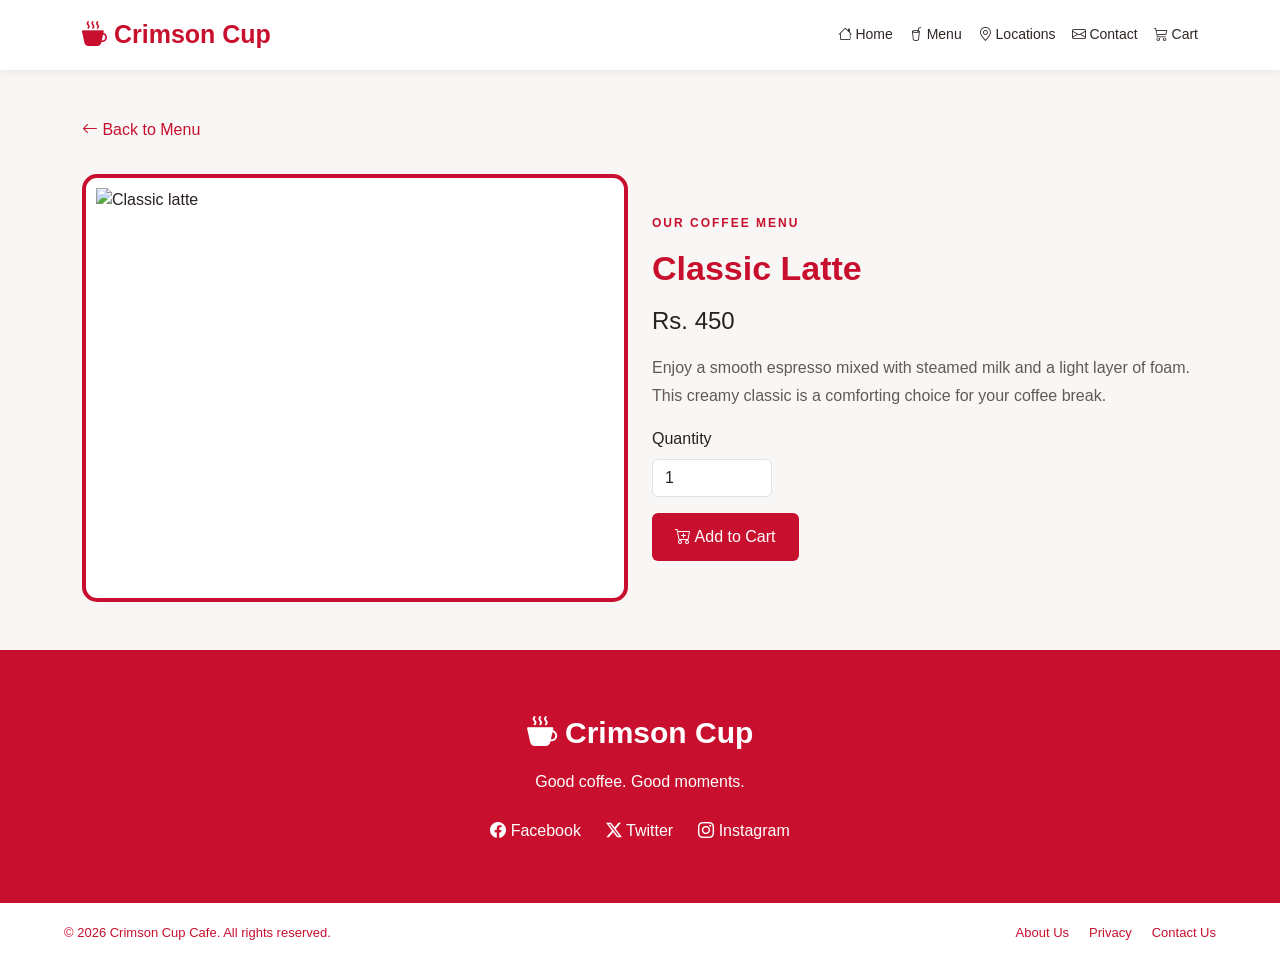
==== midterm/product.html @ 2465aabc "midterm: baseline copy" ====
<!doctype html>
<html lang="en">
  <head>
    <meta charset="UTF-8" />
    <meta name="viewport" content="width=device-width, initial-scale=1.0" />
    <title>Classic Latte | Crimson Cup</title>

    <link
      href="https://cdn.jsdelivr.net/npm/bootstrap@5.3.3/dist/css/bootstrap.min.css"
      rel="stylesheet"
    />
    <link
      rel="stylesheet"
      href="https://cdn.jsdelivr.net/npm/bootstrap-icons@1.11.3/font/bootstrap-icons.min.css"
    />
    <link rel="stylesheet" href="style.css" />
  </head>
  <body>
    <!-- HEADER -->
    <nav class="navbar bg-white">
      <div class="container header">
        <a href="index.html" class="logo">
          <i class="bi bi-cup-hot-fill"></i> Crimson Cup
        </a>

        <div class="nav-links">
          <a href="index.html"><i class="bi bi-house"></i> Home</a>
          <a href="index.html#menu"><i class="bi bi-cup-straw"></i> Menu</a>
          <a href="#footer"><i class="bi bi-geo-alt"></i> Locations</a>
          <a href="#footer"><i class="bi bi-envelope"></i> Contact</a>
          <a href="index.html#menu"><i class="bi bi-cart3"></i> Cart</a>
        </div>
      </div>
    </nav>

    <!-- PRODUCT DETAILS -->
    <main class="container py-5">
      <a href="index.html#menu" class="back-link">
        <i class="bi bi-arrow-left"></i> Back to Menu
      </a>

      <div class="row align-items-center g-4 mt-2">
        <div class="col-12 col-md-6">
          <div class="detail-image-box">
            <img
              src="https://images.unsplash.com/photo-1570968915860-54d5c301fa9f?auto=format&fit=crop&w=900&q=85"
              alt="Classic latte"
              class="detail-image"
            />
          </div>
        </div>

        <div class="col-12 col-md-6">
          <p class="small-heading">OUR COFFEE MENU</p>

          <h1 class="detail-title">Classic Latte</h1>

          <h2 class="detail-price">Rs. 450</h2>

          <p class="detail-description">
            Enjoy a smooth espresso mixed with steamed milk and a light layer of
            foam. This creamy classic is a comforting choice for your coffee
            break.
          </p>

          <label for="quantity" class="form-label">Quantity</label>

          <input
            type="number"
            id="quantity"
            class="form-control quantity-input"
            value="1"
            min="1"
          />

          <button type="button" class="btn detail-button mt-3">
            <i class="bi bi-cart-plus"></i> Add to Cart
          </button>
        </div>
      </div>
    </main>

    <!-- FOOTER -->
    <footer id="footer">
      <div class="footer-main text-center">
        <a href="index.html" class="footer-logo">
          <i class="bi bi-cup-hot-fill"></i> Crimson Cup
        </a>

        <p>Good coffee. Good moments.</p>

        <div class="social-links">
          <a href="#"><i class="bi bi-facebook"></i> Facebook</a>
          <a href="#"><i class="bi bi-twitter-x"></i> Twitter</a>
          <a href="#"><i class="bi bi-instagram"></i> Instagram</a>
        </div>
      </div>

      <div class="footer-bottom">
        <p>© 2026 Crimson Cup Cafe. All rights reserved.</p>

        <div>
          <a href="#footer">About Us</a>
          <a href="#footer">Privacy</a>
          <a href="#footer">Contact Us</a>
        </div>
      </div>
    </footer>
  </body>
</html>
---- midterm/style.css ----
/* GENERAL */
body {
  margin: 0;
  background: #f8f7f5;
  color: #29211f;
  font-family: Arial, sans-serif;
}

a {
  text-decoration: none;
}

/* HEADER */
.navbar {
  padding: 16px 0;
  box-shadow: 0 2px 8px #00000010;
}

.header {
  display: flex;
  justify-content: space-between;
  align-items: center;
  gap: 15px;
}

.logo {
  color: #c8102e;
  font-size: 25px;
  font-weight: bold;
  white-space: nowrap;
}

.nav-links {
  display: flex;
  flex-wrap: wrap;
  gap: 16px;
}

.nav-links a {
  color: #302725;
  font-size: 14px;
}

.nav-links a:hover {
  color: #c8102e;
}

/* HERO SECTION */
.hero {
  min-height: 480px;
  display: flex;
  align-items: center;
  background-color: white;
  background-image: url("hero-coffee.png");
  background-size: cover;
  background-position: center;
  background-repeat: no-repeat;
}

.hero-content {
  padding-top: 65px;
  padding-bottom: 65px;
}

.small-heading {
  color: #c8102e;
  font-size: 12px;
  font-weight: bold;
  letter-spacing: 2px;
}

.hero h1 {
  font-size: 46px;
  font-weight: bold;
  line-height: 1.25;
}

.hero h1 span {
  color: #c8102e;
}

.hero-text {
  max-width: 430px;
  line-height: 1.8;
  color: #625956;
  margin: 20px 0;
}

/* HERO BUTTONS */
.red-button {
  background: #c8102e;
  color: white;
  padding: 12px 20px;
  margin-right: 8px;
}

.red-button:hover {
  background: #a50d25;
  color: white;
}

.white-button {
  background: white;
  color: #c8102e;
  border: 1px solid #c8102e;
  padding: 12px 20px;
}

.white-button:hover {
  background: #c8102e;
  color: white;
}

/* INTRODUCTION */
.intro {
  padding: 40px 0 20px;
}

.intro h2,
.section-heading h2 {
  font-size: 30px;
  font-weight: bold;
}

.intro p:last-child,
.section-heading p {
  color: #625956;
}

/* PRODUCT SECTIONS */
.product-section {
  padding-top: 25px;
  padding-bottom: 60px;
}

.section-heading {
  margin-bottom: 25px;
}

.cold-section {
  margin-top: 55px;
  padding-top: 30px;
  border-top: 2px solid #eadde0;
}

/* PRODUCT CARDS */
.product-card {
  height: 100%;
  display: flex;
  flex-direction: column;
  overflow: hidden;
  background: #c8102e;
  color: white;
  border: 4px solid #c8102e;
  border-radius: 14px;
}

.product-image {
  width: 100%;
  height: 220px;
  object-fit: cover;
  display: block;
  background: white;
}

.product-info {
  padding: 14px 10px 10px;
  display: flex;
  flex-direction: column;
  flex-grow: 1;
}

.product-info h3 {
  font-size: 17px;
  font-weight: bold;
}

.product-info h3 a {
  color: white;
}

.product-info h3 a:hover {
  text-decoration: underline;
}

.product-info p {
  font-size: 13px;
  line-height: 1.5;
}

.product-info strong {
  margin-top: auto;
  margin-bottom: 12px;
}

/* ADD TO CART BUTTON */
.add-button {
  width: 100%;
  background: white;
  color: #c8102e;
  border: 1px solid white;
  border-radius: 8px;
  padding: 9px;
  font-weight: bold;
}

.add-button:hover {
  background: #f1e8e9;
  color: #a50d25;
}

/* PRODUCT DETAIL PAGE */
.back-link {
  color: #c8102e;
}

.detail-image-box {
  background: white;
  border: 4px solid #c8102e;
  border-radius: 15px;
  padding: 10px;
}

.detail-image {
  width: 100%;
  height: 400px;
  object-fit: cover;
  display: block;
}

.detail-title {
  color: #c8102e;
  font-size: 34px;
  font-weight: bold;
}

.detail-price {
  font-size: 24px;
  margin: 18px 0;
}

.detail-description {
  color: #625956;
  line-height: 1.8;
}

.quantity-input {
  max-width: 120px;
}

.detail-button {
  background: #c8102e;
  color: white;
  padding: 11px 22px;
}

.detail-button:hover {
  background: #a50d25;
  color: white;
}

/* FOOTER */
.footer-main {
  background: #c8102e;
  color: white;
  padding: 60px 15px;
}

.footer-logo {
  color: white;
  font-size: 30px;
  font-weight: bold;
}

.footer-logo:hover {
  color: #ffe2e7;
}

.footer-main p {
  margin: 15px 0 25px;
}

.social-links {
  display: flex;
  justify-content: center;
  flex-wrap: wrap;
  gap: 25px;
}

.social-links a {
  color: white;
}

.social-links a:hover {
  color: #ffe2e7;
}

/* FOOTER BOTTOM */
.footer-bottom {
  background: white;
  color: #c8102e;
  padding: 20px 5%;
  display: flex;
  justify-content: space-between;
  align-items: center;
  gap: 15px;
}

.footer-bottom p {
  margin: 0;
  font-size: 13px;
}

.footer-bottom div {
  display: flex;
  flex-wrap: wrap;
  gap: 20px;
}

.footer-bottom a {
  color: #c8102e;
  font-size: 13px;
}

/* TABLET */
@media (max-width: 767px) {
  .header {
    flex-direction: column;
  }

  .nav-links {
    justify-content: center;
    gap: 10px;
  }

  .nav-links a {
    font-size: 12px;
  }

  /* HERO BACKGROUND ON TABLETS AND PHONES */
  .hero {
    min-height: 400px;
    background-color: white;
    background-size: 100% auto;
    background-position: center bottom;
    background-repeat: no-repeat;
  }

  .hero-content {
    padding-top: 45px;
    padding-bottom: 45px;
  }

  .hero h1 {
    font-size: 34px;
  }

  .intro h2,
  .section-heading h2 {
    font-size: 25px;
  }

  .detail-image {
    height: 300px;
  }

  .footer-bottom {
    flex-direction: column;
    text-align: center;
  }
}

/* SMALL MOBILE PHONES */
@media (max-width: 400px) {
  .logo {
    font-size: 22px;
  }

  .nav-links {
    gap: 8px;
  }

  .hero {
    min-height: 400px;
    background-size: 100% auto;
    background-position: center bottom;
    background-repeat: no-repeat;
  }

  .hero h1 {
    font-size: 29px;
  }

  .hero-text {
    font-size: 14px;
  }

  .red-button,
  .white-button {
    padding: 10px;
    font-size: 13px;
  }

  .product-image {
    height: 200px;
  }
}
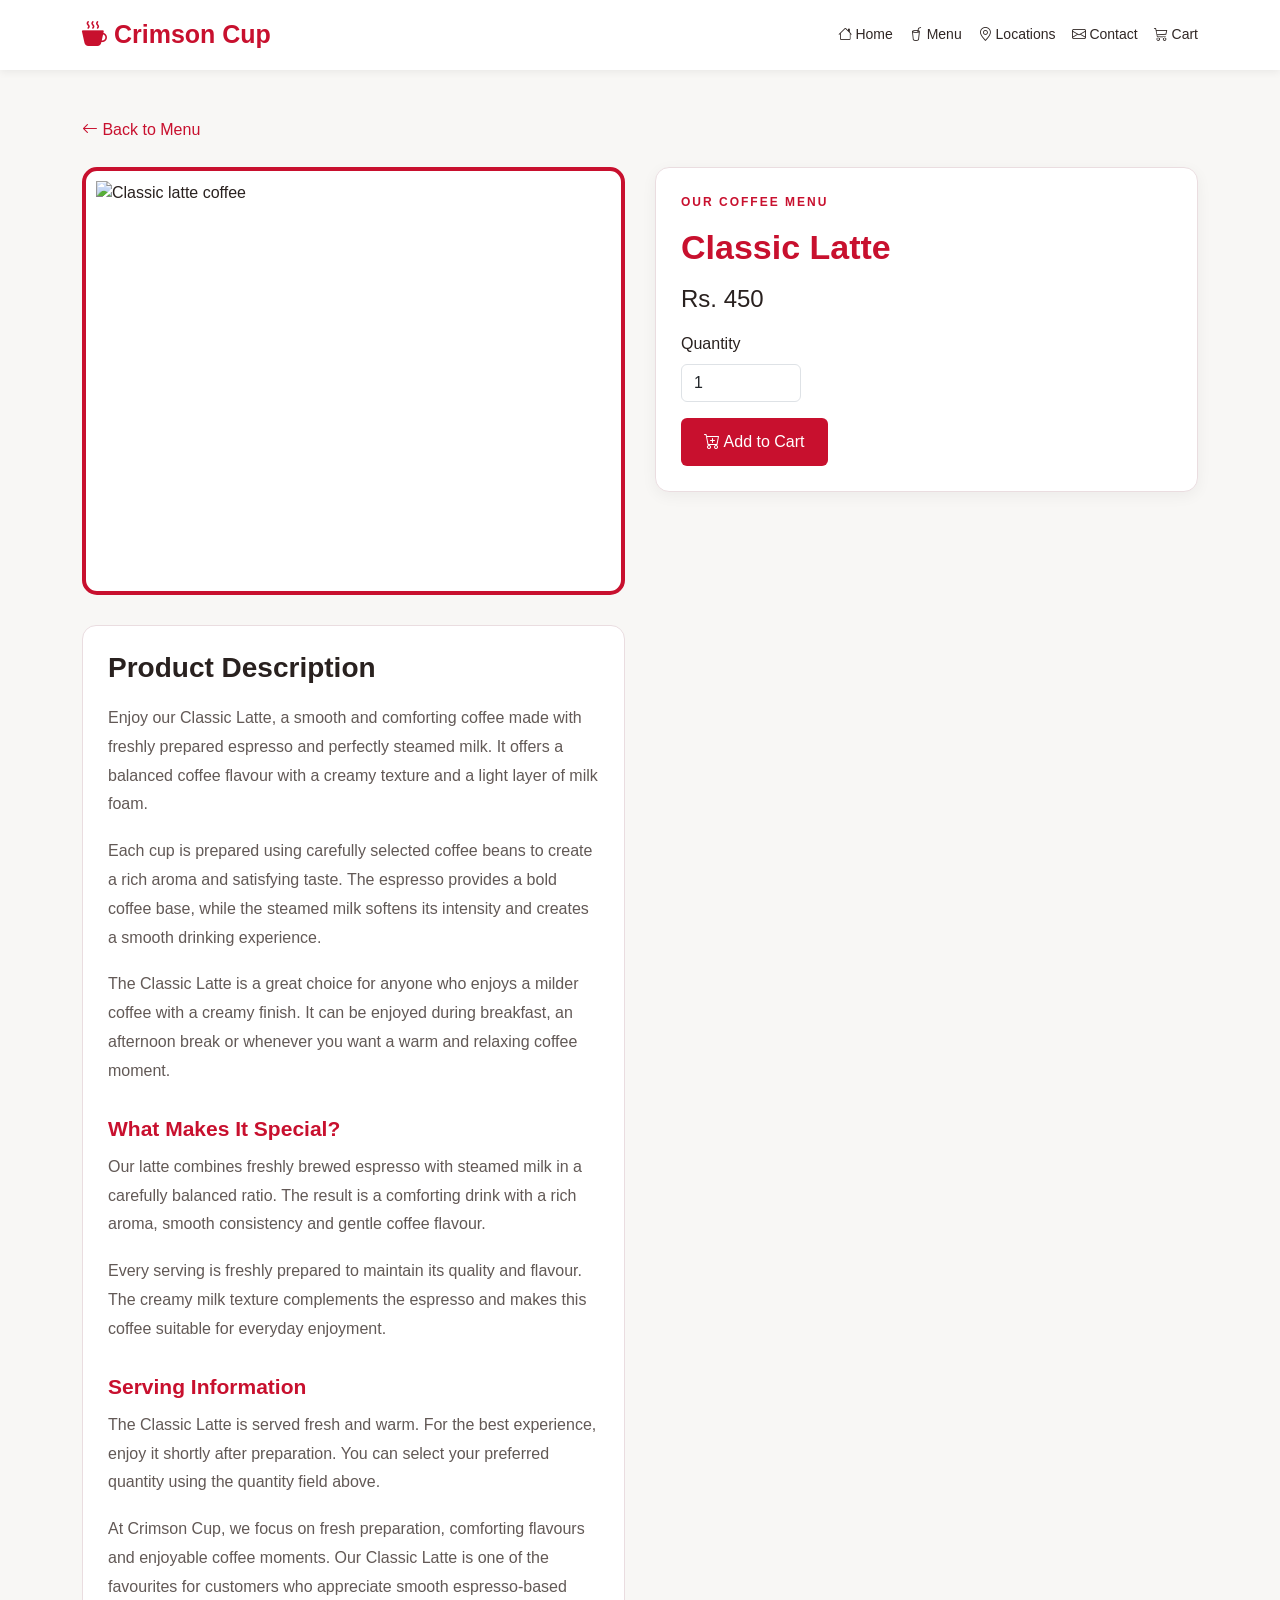
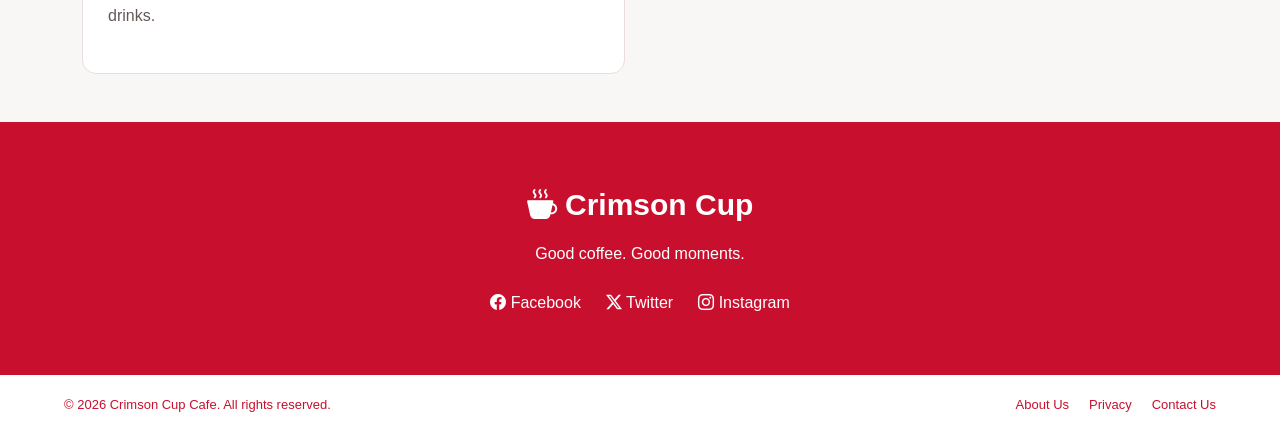
==== commit 4a712452: "midterm: task 2 sticky product layout" ====
--- a/midterm/product.html
+++ b/midterm/product.html
@@ -5,16 +5,22 @@
     <meta name="viewport" content="width=device-width, initial-scale=1.0" />
     <title>Classic Latte | Crimson Cup</title>
 
+    <!-- Bootstrap 5 -->
     <link
       href="https://cdn.jsdelivr.net/npm/bootstrap@5.3.3/dist/css/bootstrap.min.css"
       rel="stylesheet"
     />
+
+    <!-- Bootstrap Icons -->
     <link
       rel="stylesheet"
       href="https://cdn.jsdelivr.net/npm/bootstrap-icons@1.11.3/font/bootstrap-icons.min.css"
     />
+
+    <!-- Custom CSS -->
     <link rel="stylesheet" href="style.css" />
   </head>
+
   <body>
     <!-- HEADER -->
     <nav class="navbar bg-white">
@@ -33,50 +39,104 @@
       </div>
     </nav>
 
-    <!-- PRODUCT DETAILS -->
+    <!-- PRODUCT DETAILS PAGE -->
     <main class="container py-5">
       <a href="index.html#menu" class="back-link">
         <i class="bi bi-arrow-left"></i> Back to Menu
       </a>
 
-      <div class="row align-items-center g-4 mt-2">
-        <div class="col-12 col-md-6">
+      <!-- TASK 2: CSS GRID PRODUCT LAYOUT -->
+      <div class="product-layout">
+        <!-- PRODUCT IMAGE AREA -->
+        <div class="product-image-area">
           <div class="detail-image-box">
             <img
               src="https://images.unsplash.com/photo-1570968915860-54d5c301fa9f?auto=format&fit=crop&w=900&q=85"
-              alt="Classic latte"
+              alt="Classic latte coffee"
               class="detail-image"
             />
           </div>
         </div>
 
-        <div class="col-12 col-md-6">
-          <p class="small-heading">OUR COFFEE MENU</p>
+        <!-- PRODUCT DETAILS AREA -->
+        <div class="product-details-area">
+          <div class="product-details-box">
+            <p class="small-heading">OUR COFFEE MENU</p>
 
-          <h1 class="detail-title">Classic Latte</h1>
+            <h1 class="detail-title">Classic Latte</h1>
 
-          <h2 class="detail-price">Rs. 450</h2>
+            <h2 class="detail-price">Rs. 450</h2>
+
+            <label for="quantity" class="form-label"> Quantity </label>
+
+            <input
+              type="number"
+              id="quantity"
+              class="form-control quantity-input"
+              value="1"
+              min="1"
+            />
+
+            <button type="button" class="btn detail-button mt-3">
+              <i class="bi bi-cart-plus"></i> Add to Cart
+            </button>
+          </div>
+        </div>
+
+        <!-- PRODUCT DESCRIPTION AREA -->
+        <section class="product-description-area">
+          <h2>Product Description</h2>
 
           <p class="detail-description">
-            Enjoy a smooth espresso mixed with steamed milk and a light layer of
-            foam. This creamy classic is a comforting choice for your coffee
-            break.
+            Enjoy our Classic Latte, a smooth and comforting coffee made with
+            freshly prepared espresso and perfectly steamed milk. It offers a
+            balanced coffee flavour with a creamy texture and a light layer of
+            milk foam.
           </p>
 
-          <label for="quantity" class="form-label">Quantity</label>
+          <p class="detail-description">
+            Each cup is prepared using carefully selected coffee beans to create
+            a rich aroma and satisfying taste. The espresso provides a bold
+            coffee base, while the steamed milk softens its intensity and
+            creates a smooth drinking experience.
+          </p>
 
-          <input
-            type="number"
-            id="quantity"
-            class="form-control quantity-input"
-            value="1"
-            min="1"
-          />
+          <p class="detail-description">
+            The Classic Latte is a great choice for anyone who enjoys a milder
+            coffee with a creamy finish. It can be enjoyed during breakfast, an
+            afternoon break or whenever you want a warm and relaxing coffee
+            moment.
+          </p>
 
-          <button type="button" class="btn detail-button mt-3">
-            <i class="bi bi-cart-plus"></i> Add to Cart
-          </button>
-        </div>
+          <h3>What Makes It Special?</h3>
+
+          <p class="detail-description">
+            Our latte combines freshly brewed espresso with steamed milk in a
+            carefully balanced ratio. The result is a comforting drink with a
+            rich aroma, smooth consistency and gentle coffee flavour.
+          </p>
+
+          <p class="detail-description">
+            Every serving is freshly prepared to maintain its quality and
+            flavour. The creamy milk texture complements the espresso and makes
+            this coffee suitable for everyday enjoyment.
+          </p>
+
+          <h3>Serving Information</h3>
+
+          <p class="detail-description">
+            The Classic Latte is served fresh and warm. For the best experience,
+            enjoy it shortly after preparation. You can select your preferred
+            quantity using the quantity field above.
+          </p>
+
+          <p class="detail-description">
+            At Crimson Cup, we focus on fresh preparation, comforting flavours
+            and enjoyable coffee moments. Our Classic Latte is one of the
+            favourites for customers who appreciate smooth espresso-based
+            drinks.
+          </p>
+        </section>
       </div>
     </main>
 
--- a/midterm/style.css
+++ b/midterm/style.css
@@ -337,7 +337,6 @@
     font-size: 12px;
   }
 
-  /* HERO BACKGROUND ON TABLETS AND PHONES */
   .hero {
     min-height: 400px;
     background-color: white;
@@ -405,3 +404,295 @@
     height: 200px;
   }
 }
+
+/* ==========================================
+   MIDTERM TASK 1: CSS ONLY CATEGORY FILTER
+
+   Roll Number: FA24-BCS-025
+   N = 25
+   BP = 625px
+   H = 175
+   K = 4
+   ========================================== */
+
+/* PERSONAL ACCENT COLOUR */
+:root {
+  --midterm-accent: hsl(175, 70%, 45%);
+}
+
+/* CATEGORY FILTER CONTAINER */
+.category-filter {
+  display: flex;
+  align-items: center;
+  flex-wrap: wrap;
+  gap: 10px;
+  margin: 25px 0 30px;
+}
+
+/* FILTER TITLE */
+.filter-title {
+  width: 100%;
+  color: #29211f;
+  font-size: 16px;
+  font-weight: bold;
+  margin-bottom: 3px;
+}
+
+/* HIDE RADIO BUTTON CIRCLES */
+.category-filter input[type="radio"] {
+  display: none;
+}
+
+/* CATEGORY LABELS */
+.category-filter label {
+  display: inline-block;
+  padding: 10px 18px;
+  border: 1px solid #ddd;
+  border-radius: 25px;
+  background: white;
+  color: #29211f;
+  cursor: pointer;
+  font-size: 14px;
+  font-weight: 600;
+  transition:
+    background-color 0.2s ease,
+    color 0.2s ease,
+    border-color 0.2s ease;
+}
+
+/* HOVER EFFECT */
+.category-filter label:hover {
+  border-color: var(--midterm-accent);
+  color: var(--midterm-accent);
+}
+
+/* SELECTED FILTER */
+.category-filter input[type="radio"]:checked + label {
+  background: var(--midterm-accent);
+  border-color: var(--midterm-accent);
+  color: white;
+}
+
+/* CATEGORY FILTERING USING CSS ONLY */
+.product-section:has(#filter-hot:checked) .filter-item:not(.category-hot),
+.product-section:has(#filter-milk:checked) .filter-item:not(.category-milk),
+.product-section:has(#filter-iced:checked) .filter-item:not(.category-iced),
+.product-section:has(#filter-flavoured:checked)
+  .filter-item:not(.category-flavoured) {
+  display: none;
+}
+
+/* HIDE IRRELEVANT PRODUCT SECTION HEADINGS */
+.product-section:has(#filter-hot:checked) #cold-coffees,
+.product-section:has(#filter-milk:checked) #cold-coffees,
+.product-section:has(#filter-iced:checked) #hot-coffees,
+.product-section:has(#filter-flavoured:checked) #hot-coffees {
+  display: none;
+}
+
+/* MOBILE FILTER RESPONSIVENESS */
+@media (max-width: 575px) {
+  .category-filter {
+    gap: 8px;
+  }
+
+  .category-filter label {
+    padding: 8px 12px;
+    font-size: 12px;
+  }
+}
+
+/* ==========================================
+   MIDTERM TASK 2: PRODUCT PAGE GRID LAYOUT
+
+   Roll Number: FA24-BCS-025
+   Breakpoint: 625px
+   Sticky Top: 95px
+   ====================================== */
+
+/* PRODUCT PAGE GRID */
+.product-layout {
+  display: grid;
+  grid-template-columns: 1fr;
+
+  /* Mobile: image, details, description */
+  grid-template-areas:
+    "image"
+    "details"
+    "description";
+
+  gap: 25px;
+  margin-top: 25px;
+}
+
+/* IMAGE AREA */
+.product-image-area {
+  grid-area: image;
+  min-width: 0;
+}
+
+.detail-image-box {
+  width: 100%;
+  background: white;
+  border: 4px solid #c8102e;
+  border-radius: 15px;
+  padding: 10px;
+}
+
+.detail-image {
+  width: 100%;
+  height: 400px;
+  object-fit: cover;
+  display: block;
+}
+
+/* DETAILS AREA */
+.product-details-area {
+  grid-area: details;
+  min-width: 0;
+}
+
+.product-details-box {
+  background: white;
+  border: 1px solid #eadde0;
+  border-radius: 14px;
+  padding: 25px;
+  box-shadow: 0 4px 15px #0000000d;
+}
+
+.detail-title {
+  color: #c8102e;
+  font-size: 34px;
+  font-weight: bold;
+}
+
+.detail-price {
+  font-size: 24px;
+  margin: 18px 0;
+}
+
+.quantity-input {
+  max-width: 120px;
+}
+
+.detail-button {
+  background: #c8102e;
+  color: white;
+  padding: 11px 22px;
+}
+
+.detail-button:hover {
+  background: #a50d25;
+  color: white;
+}
+
+/* DESCRIPTION AREA */
+.product-description-area {
+  grid-area: description;
+  min-width: 0;
+  padding: 25px;
+  background: white;
+  border: 1px solid #eadde0;
+  border-radius: 14px;
+}
+
+.product-description-area h2 {
+  font-size: 28px;
+  font-weight: bold;
+  margin-bottom: 20px;
+  color: #29211f;
+}
+
+.product-description-area h3 {
+  font-size: 21px;
+  font-weight: bold;
+  margin-top: 30px;
+  margin-bottom: 12px;
+  color: #c8102e;
+}
+
+.detail-description {
+  color: #625956;
+  line-height: 1.8;
+  margin-bottom: 18px;
+}
+
+/* DESKTOP AND TABLET: 625px AND WIDER */
+
+@media (min-width: 625px) {
+
+  .product-layout {
+    grid-template-columns: minmax(0, 1fr) minmax(0, 1fr);
+
+    grid-template-areas:
+      "image details"
+      "description details";
+
+    gap: 30px;
+    align-items: start;
+  }
+
+  .product-image-area {
+    grid-area: image;
+  }
+
+  .product-details-area {
+    grid-area: details;
+    position: sticky;
+    top: 95px;
+    align-self: start;
+  }
+
+  /* Remove duplicate sticky positioning */
+  .product-details-box {
+    position: static;
+  }
+
+  .product-description-area {
+    grid-area: description;
+  }
+
+  .detail-image {
+    height: 400px;
+  }
+}
+
+/* MOBILE: BELOW 625px */
+@media (max-width: 624px) {
+  .product-layout {
+    grid-template-columns: 1fr;
+
+    grid-template-areas:
+      "image"
+      "details"
+      "description";
+
+    gap: 20px;
+  }
+
+  /* Sticky disabled on mobile */
+  .product-details-area,
+  .product-details-box {
+    position: static;
+  }
+
+  .detail-image {
+    height: 300px;
+  }
+
+  .product-details-box {
+    padding: 20px;
+  }
+
+  .product-description-area {
+    padding: 20px;
+  }
+
+  .detail-title {
+    font-size: 29px;
+  }
+
+  .product-description-area h2 {
+    font-size: 24px;
+  }
+}
